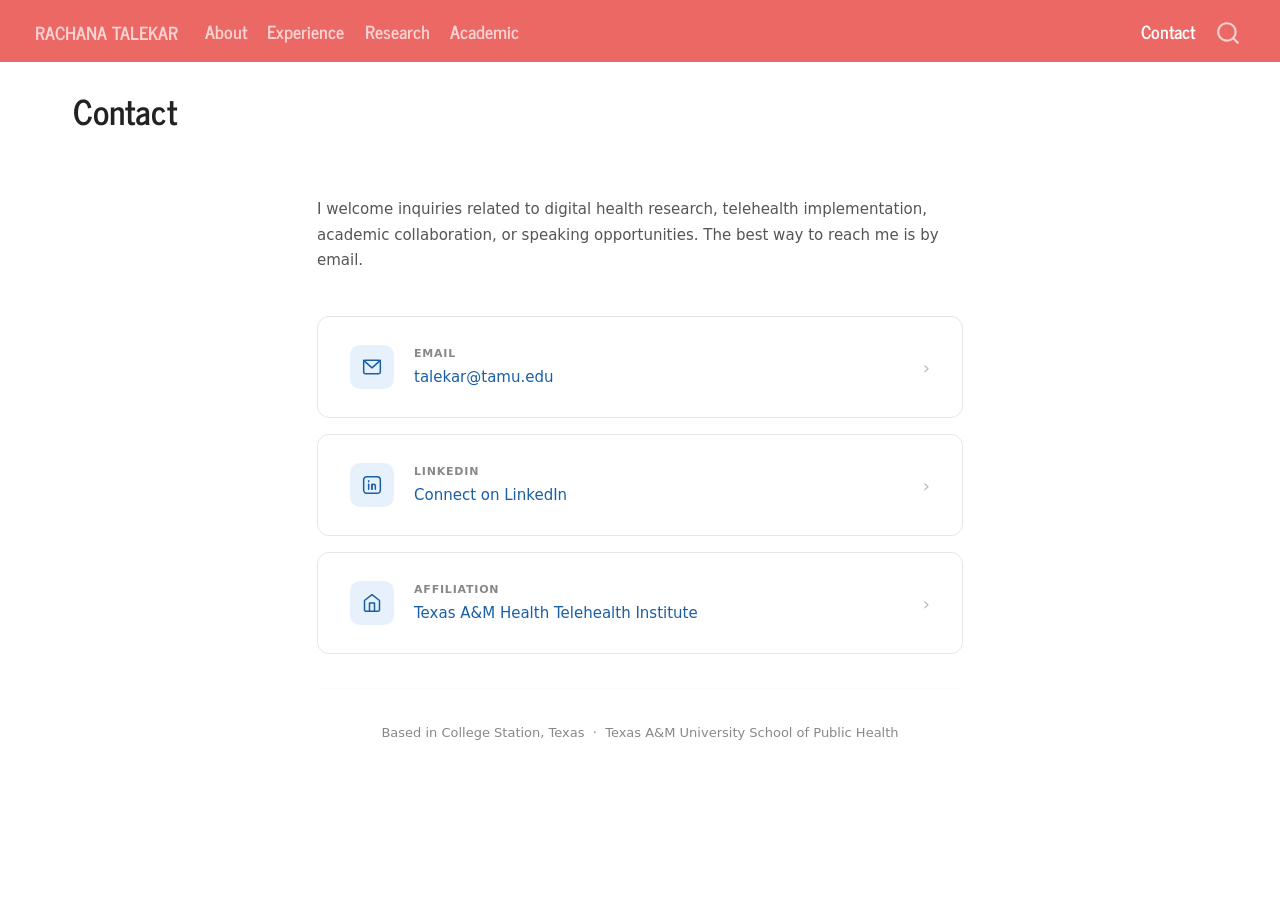
==== docs/contact.html @ 22ff89a3 "initial commit" ====
<!DOCTYPE html>
<html xmlns="http://www.w3.org/1999/xhtml" lang="en" xml:lang="en"><head>

<meta charset="utf-8">
<meta name="generator" content="quarto-1.8.25">

<meta name="viewport" content="width=device-width, initial-scale=1.0, user-scalable=yes">


<title>Contact – Rachana Talekar</title>
<style>
code{white-space: pre-wrap;}
span.smallcaps{font-variant: small-caps;}
div.columns{display: flex; gap: min(4vw, 1.5em);}
div.column{flex: auto; overflow-x: auto;}
div.hanging-indent{margin-left: 1.5em; text-indent: -1.5em;}
ul.task-list{list-style: none;}
ul.task-list li input[type="checkbox"] {
  width: 0.8em;
  margin: 0 0.8em 0.2em -1em; /* quarto-specific, see https://github.com/quarto-dev/quarto-cli/issues/4556 */ 
  vertical-align: middle;
}
</style>


<script src="site_libs/quarto-nav/quarto-nav.js"></script>
<script src="site_libs/quarto-nav/headroom.min.js"></script>
<script src="site_libs/clipboard/clipboard.min.js"></script>
<script src="site_libs/quarto-search/autocomplete.umd.js"></script>
<script src="site_libs/quarto-search/fuse.min.js"></script>
<script src="site_libs/quarto-search/quarto-search.js"></script>
<meta name="quarto:offset" content="./">
<script src="site_libs/quarto-html/quarto.js" type="module"></script>
<script src="site_libs/quarto-html/tabsets/tabsets.js" type="module"></script>
<script src="site_libs/quarto-html/axe/axe-check.js" type="module"></script>
<script src="site_libs/quarto-html/popper.min.js"></script>
<script src="site_libs/quarto-html/tippy.umd.min.js"></script>
<script src="site_libs/quarto-html/anchor.min.js"></script>
<link href="site_libs/quarto-html/tippy.css" rel="stylesheet">
<link href="site_libs/quarto-html/quarto-syntax-highlighting-7b89279ff1a6dce999919e0e67d4d9ec.css" rel="stylesheet" id="quarto-text-highlighting-styles">
<script src="site_libs/bootstrap/bootstrap.min.js"></script>
<link href="site_libs/bootstrap/bootstrap-icons.css" rel="stylesheet">
<link href="site_libs/bootstrap/bootstrap-df2bd1d07bf4883407515dbd16791c74.min.css" rel="stylesheet" append-hash="true" id="quarto-bootstrap" data-mode="light">
<script id="quarto-search-options" type="application/json">{
  "location": "navbar",
  "copy-button": false,
  "collapse-after": 3,
  "panel-placement": "end",
  "type": "overlay",
  "limit": 50,
  "keyboard-shortcut": [
    "f",
    "/",
    "s"
  ],
  "show-item-context": false,
  "language": {
    "search-no-results-text": "No results",
    "search-matching-documents-text": "matching documents",
    "search-copy-link-title": "Copy link to search",
    "search-hide-matches-text": "Hide additional matches",
    "search-more-match-text": "more match in this document",
    "search-more-matches-text": "more matches in this document",
    "search-clear-button-title": "Clear",
    "search-text-placeholder": "",
    "search-detached-cancel-button-title": "Cancel",
    "search-submit-button-title": "Submit",
    "search-label": "Search"
  }
}</script>


<link rel="stylesheet" href="styles.css">
</head>

<body class="nav-fixed quarto-light">

<div id="quarto-search-results"></div>
  <header id="quarto-header" class="headroom fixed-top">
    <nav class="navbar navbar-expand-lg " data-bs-theme="dark">
      <div class="navbar-container container-fluid">
      <div class="navbar-brand-container mx-auto">
    <a href="./index.html" class="navbar-brand navbar-brand-logo">
    </a>
    <a class="navbar-brand" href="./index.html">
    <span class="navbar-title">Rachana Talekar</span>
    </a>
  </div>
            <div id="quarto-search" class="" title="Search"></div>
          <button class="navbar-toggler" type="button" data-bs-toggle="collapse" data-bs-target="#navbarCollapse" aria-controls="navbarCollapse" role="menu" aria-expanded="false" aria-label="Toggle navigation" onclick="if (window.quartoToggleHeadroom) { window.quartoToggleHeadroom(); }">
  <span class="navbar-toggler-icon"></span>
</button>
          <div class="collapse navbar-collapse" id="navbarCollapse">
            <ul class="navbar-nav navbar-nav-scroll me-auto">
  <li class="nav-item">
    <a class="nav-link" href="./index.html"> 
<span class="menu-text">About</span></a>
  </li>  
  <li class="nav-item">
    <a class="nav-link" href="./exp.html"> 
<span class="menu-text">Experience</span></a>
  </li>  
  <li class="nav-item">
    <a class="nav-link" href="./research.html"> 
<span class="menu-text">Research</span></a>
  </li>  
  <li class="nav-item">
    <a class="nav-link" href="./teach.html"> 
<span class="menu-text">Academic</span></a>
  </li>  
</ul>
            <ul class="navbar-nav navbar-nav-scroll ms-auto">
  <li class="nav-item">
    <a class="nav-link active" href="./contact.html" aria-current="page"> 
<span class="menu-text">Contact</span></a>
  </li>  
</ul>
          </div> <!-- /navcollapse -->
            <div class="quarto-navbar-tools">
</div>
      </div> <!-- /container-fluid -->
    </nav>
</header>
<!-- content -->
<div id="quarto-content" class="quarto-container page-columns page-rows-contents page-layout-full page-navbar">
<!-- sidebar -->
<!-- margin-sidebar -->
    <div id="quarto-margin-sidebar" class="sidebar margin-sidebar zindex-bottom">
        
    </div>
<!-- main -->
<main class="content column-page" id="quarto-document-content">

<header id="title-block-header" class="quarto-title-block default">
<div class="quarto-title">
<h1 class="title">Contact</h1>
</div>



<div class="quarto-title-meta column-page">

    
  
    
  </div>
  


</header>


<style>
.contact-layout {
  max-width: 680px;
  margin: 0 auto;
  padding: 3rem 1rem;
}
.contact-intro {
  font-size: 15px;
  color: #555;
  line-height: 1.7;
  margin-bottom: 2.5rem;
}
.contact-card {
  border: 0.5px solid #e5e5e5;
  border-radius: 12px;
  padding: 28px 32px;
  background: #fff;
  margin-bottom: 16px;
  display: flex;
  align-items: center;
  gap: 20px;
  text-decoration: none;
  transition: border-color 0.15s;
}
.contact-card:hover {
  border-color: #85B7EB;
}
.contact-icon {
  width: 44px;
  height: 44px;
  border-radius: 10px;
  background: #E6F1FB;
  display: flex;
  align-items: center;
  justify-content: center;
  flex-shrink: 0;
}
.contact-icon svg {
  width: 20px;
  height: 20px;
}
.contact-info {
  flex: 1;
}
.contact-label {
  font-size: 11px;
  font-weight: 600;
  text-transform: uppercase;
  letter-spacing: 0.8px;
  color: #888;
  margin: 0 0 3px;
}
.contact-value {
  font-size: 15px;
  font-weight: 500;
  color: #185FA5;
  margin: 0;
}
.contact-arrow {
  font-size: 18px;
  color: #bbb;
}
.divider {
  border: none;
  border-top: 0.5px solid #f0f0f0;
  margin: 2rem 0;
}
.contact-note {
  font-size: 13px;
  color: #888;
  line-height: 1.6;
  text-align: center;
}
</style>

<div class="contact-layout">

  <p class="contact-intro">
    I welcome inquiries related to digital health research, telehealth implementation,
    academic collaboration, or speaking opportunities. The best way to reach me is by email.
  </p>

  <a class="contact-card" href="mailto:talekar@tamu.edu">
    <div class="contact-icon">
      <svg viewbox="0 0 24 24" fill="none" stroke="#185FA5" stroke-width="1.8" stroke-linecap="round" stroke-linejoin="round">
        <rect x="2" y="4" width="20" height="16" rx="2"></rect>
        <polyline points="2,4 12,13 22,4"></polyline>
      </svg>
    </div>
    <div class="contact-info">
      <p class="contact-label">Email</p>
      <p class="contact-value">talekar@tamu.edu</p>
    </div>
    <span class="contact-arrow">›</span>
  </a>

  <a class="contact-card" href="https://www.linkedin.com" target="_blank">
    <div class="contact-icon">
      <svg viewbox="0 0 24 24" fill="none" stroke="#185FA5" stroke-width="1.8" stroke-linecap="round" stroke-linejoin="round">
        <rect x="2" y="2" width="20" height="20" rx="4"></rect>
        <line x1="8" y1="11" x2="8" y2="17"></line>
        <line x1="8" y1="7" x2="8" y2="8"></line>
        <path d="M12 17v-4a2 2 0 0 1 4 0v4"></path>
        <line x1="12" y1="11" x2="12" y2="17"></line>
      </svg>
    </div>
    <div class="contact-info">
      <p class="contact-label">LinkedIn</p>
      <p class="contact-value">Connect on LinkedIn</p>
    </div>
    <span class="contact-arrow">›</span>
  </a>

  <a class="contact-card" href="https://telehealth.tamu.edu/index.html" target="_blank">
    <div class="contact-icon">
      <svg viewbox="0 0 24 24" fill="none" stroke="#185FA5" stroke-width="1.8" stroke-linecap="round" stroke-linejoin="round">
        <path d="M3 9l9-7 9 7v11a2 2 0 0 1-2 2H5a2 2 0 0 1-2-2z"></path>
        <polyline points="9,22 9,12 15,12 15,22"></polyline>
      </svg>
    </div>
    <div class="contact-info">
      <p class="contact-label">Affiliation</p>
      <p class="contact-value">Texas A&amp;M Health Telehealth Institute</p>
    </div>
    <span class="contact-arrow">›</span>
  </a>

  <hr class="divider">

  <p class="contact-note">
    Based in College Station, Texas &nbsp;·&nbsp; Texas A&amp;M University School of Public Health
  </p>

</div>



</main> <!-- /main -->
<script id="quarto-html-after-body" type="application/javascript">
  window.document.addEventListener("DOMContentLoaded", function (event) {
    const icon = "";
    const anchorJS = new window.AnchorJS();
    anchorJS.options = {
      placement: 'right',
      icon: icon
    };
    anchorJS.add('.anchored');
    const isCodeAnnotation = (el) => {
      for (const clz of el.classList) {
        if (clz.startsWith('code-annotation-')) {                     
          return true;
        }
      }
      return false;
    }
    const onCopySuccess = function(e) {
      // button target
      const button = e.trigger;
      // don't keep focus
      button.blur();
      // flash "checked"
      button.classList.add('code-copy-button-checked');
      var currentTitle = button.getAttribute("title");
      button.setAttribute("title", "Copied!");
      let tooltip;
      if (window.bootstrap) {
        button.setAttribute("data-bs-toggle", "tooltip");
        button.setAttribute("data-bs-placement", "left");
        button.setAttribute("data-bs-title", "Copied!");
        tooltip = new bootstrap.Tooltip(button, 
          { trigger: "manual", 
            customClass: "code-copy-button-tooltip",
            offset: [0, -8]});
        tooltip.show();    
      }
      setTimeout(function() {
        if (tooltip) {
          tooltip.hide();
          button.removeAttribute("data-bs-title");
          button.removeAttribute("data-bs-toggle");
          button.removeAttribute("data-bs-placement");
        }
        button.setAttribute("title", currentTitle);
        button.classList.remove('code-copy-button-checked');
      }, 1000);
      // clear code selection
      e.clearSelection();
    }
    const getTextToCopy = function(trigger) {
      const outerScaffold = trigger.parentElement.cloneNode(true);
      const codeEl = outerScaffold.querySelector('code');
      for (const childEl of codeEl.children) {
        if (isCodeAnnotation(childEl)) {
          childEl.remove();
        }
      }
      return codeEl.innerText;
    }
    const clipboard = new window.ClipboardJS('.code-copy-button:not([data-in-quarto-modal])', {
      text: getTextToCopy
    });
    clipboard.on('success', onCopySuccess);
    if (window.document.getElementById('quarto-embedded-source-code-modal')) {
      const clipboardModal = new window.ClipboardJS('.code-copy-button[data-in-quarto-modal]', {
        text: getTextToCopy,
        container: window.document.getElementById('quarto-embedded-source-code-modal')
      });
      clipboardModal.on('success', onCopySuccess);
    }
      var localhostRegex = new RegExp(/^(?:http|https):\/\/localhost\:?[0-9]*\//);
      var mailtoRegex = new RegExp(/^mailto:/);
        var filterRegex = new RegExp('/' + window.location.host + '/');
      var isInternal = (href) => {
          return filterRegex.test(href) || localhostRegex.test(href) || mailtoRegex.test(href);
      }
      // Inspect non-navigation links and adorn them if external
     var links = window.document.querySelectorAll('a[href]:not(.nav-link):not(.navbar-brand):not(.toc-action):not(.sidebar-link):not(.sidebar-item-toggle):not(.pagination-link):not(.no-external):not([aria-hidden]):not(.dropdown-item):not(.quarto-navigation-tool):not(.about-link)');
      for (var i=0; i<links.length; i++) {
        const link = links[i];
        if (!isInternal(link.href)) {
          // undo the damage that might have been done by quarto-nav.js in the case of
          // links that we want to consider external
          if (link.dataset.originalHref !== undefined) {
            link.href = link.dataset.originalHref;
          }
        }
      }
    function tippyHover(el, contentFn, onTriggerFn, onUntriggerFn) {
      const config = {
        allowHTML: true,
        maxWidth: 500,
        delay: 100,
        arrow: false,
        appendTo: function(el) {
            return el.parentElement;
        },
        interactive: true,
        interactiveBorder: 10,
        theme: 'quarto',
        placement: 'bottom-start',
      };
      if (contentFn) {
        config.content = contentFn;
      }
      if (onTriggerFn) {
        config.onTrigger = onTriggerFn;
      }
      if (onUntriggerFn) {
        config.onUntrigger = onUntriggerFn;
      }
      window.tippy(el, config); 
    }
    const noterefs = window.document.querySelectorAll('a[role="doc-noteref"]');
    for (var i=0; i<noterefs.length; i++) {
      const ref = noterefs[i];
      tippyHover(ref, function() {
        // use id or data attribute instead here
        let href = ref.getAttribute('data-footnote-href') || ref.getAttribute('href');
        try { href = new URL(href).hash; } catch {}
        const id = href.replace(/^#\/?/, "");
        const note = window.document.getElementById(id);
        if (note) {
          return note.innerHTML;
        } else {
          return "";
        }
      });
    }
    const xrefs = window.document.querySelectorAll('a.quarto-xref');
    const processXRef = (id, note) => {
      // Strip column container classes
      const stripColumnClz = (el) => {
        el.classList.remove("page-full", "page-columns");
        if (el.children) {
          for (const child of el.children) {
            stripColumnClz(child);
          }
        }
      }
      stripColumnClz(note)
      if (id === null || id.startsWith('sec-')) {
        // Special case sections, only their first couple elements
        const container = document.createElement("div");
        if (note.children && note.children.length > 2) {
          container.appendChild(note.children[0].cloneNode(true));
          for (let i = 1; i < note.children.length; i++) {
            const child = note.children[i];
            if (child.tagName === "P" && child.innerText === "") {
              continue;
            } else {
              container.appendChild(child.cloneNode(true));
              break;
            }
          }
          if (window.Quarto?.typesetMath) {
            window.Quarto.typesetMath(container);
          }
          return container.innerHTML
        } else {
          if (window.Quarto?.typesetMath) {
            window.Quarto.typesetMath(note);
          }
          return note.innerHTML;
        }
      } else {
        // Remove any anchor links if they are present
        const anchorLink = note.querySelector('a.anchorjs-link');
        if (anchorLink) {
          anchorLink.remove();
        }
        if (window.Quarto?.typesetMath) {
          window.Quarto.typesetMath(note);
        }
        if (note.classList.contains("callout")) {
          return note.outerHTML;
        } else {
          return note.innerHTML;
        }
      }
    }
    for (var i=0; i<xrefs.length; i++) {
      const xref = xrefs[i];
      tippyHover(xref, undefined, function(instance) {
        instance.disable();
        let url = xref.getAttribute('href');
        let hash = undefined; 
        if (url.startsWith('#')) {
          hash = url;
        } else {
          try { hash = new URL(url).hash; } catch {}
        }
        if (hash) {
          const id = hash.replace(/^#\/?/, "");
          const note = window.document.getElementById(id);
          if (note !== null) {
            try {
              const html = processXRef(id, note.cloneNode(true));
              instance.setContent(html);
            } finally {
              instance.enable();
              instance.show();
            }
          } else {
            // See if we can fetch this
            fetch(url.split('#')[0])
            .then(res => res.text())
            .then(html => {
              const parser = new DOMParser();
              const htmlDoc = parser.parseFromString(html, "text/html");
              const note = htmlDoc.getElementById(id);
              if (note !== null) {
                const html = processXRef(id, note);
                instance.setContent(html);
              } 
            }).finally(() => {
              instance.enable();
              instance.show();
            });
          }
        } else {
          // See if we can fetch a full url (with no hash to target)
          // This is a special case and we should probably do some content thinning / targeting
          fetch(url)
          .then(res => res.text())
          .then(html => {
            const parser = new DOMParser();
            const htmlDoc = parser.parseFromString(html, "text/html");
            const note = htmlDoc.querySelector('main.content');
            if (note !== null) {
              // This should only happen for chapter cross references
              // (since there is no id in the URL)
              // remove the first header
              if (note.children.length > 0 && note.children[0].tagName === "HEADER") {
                note.children[0].remove();
              }
              const html = processXRef(null, note);
              instance.setContent(html);
            } 
          }).finally(() => {
            instance.enable();
            instance.show();
          });
        }
      }, function(instance) {
      });
    }
        let selectedAnnoteEl;
        const selectorForAnnotation = ( cell, annotation) => {
          let cellAttr = 'data-code-cell="' + cell + '"';
          let lineAttr = 'data-code-annotation="' +  annotation + '"';
          const selector = 'span[' + cellAttr + '][' + lineAttr + ']';
          return selector;
        }
        const selectCodeLines = (annoteEl) => {
          const doc = window.document;
          const targetCell = annoteEl.getAttribute("data-target-cell");
          const targetAnnotation = annoteEl.getAttribute("data-target-annotation");
          const annoteSpan = window.document.querySelector(selectorForAnnotation(targetCell, targetAnnotation));
          const lines = annoteSpan.getAttribute("data-code-lines").split(",");
          const lineIds = lines.map((line) => {
            return targetCell + "-" + line;
          })
          let top = null;
          let height = null;
          let parent = null;
          if (lineIds.length > 0) {
              //compute the position of the single el (top and bottom and make a div)
              const el = window.document.getElementById(lineIds[0]);
              top = el.offsetTop;
              height = el.offsetHeight;
              parent = el.parentElement.parentElement;
            if (lineIds.length > 1) {
              const lastEl = window.document.getElementById(lineIds[lineIds.length - 1]);
              const bottom = lastEl.offsetTop + lastEl.offsetHeight;
              height = bottom - top;
            }
            if (top !== null && height !== null && parent !== null) {
              // cook up a div (if necessary) and position it 
              let div = window.document.getElementById("code-annotation-line-highlight");
              if (div === null) {
                div = window.document.createElement("div");
                div.setAttribute("id", "code-annotation-line-highlight");
                div.style.position = 'absolute';
                parent.appendChild(div);
              }
              div.style.top = top - 2 + "px";
              div.style.height = height + 4 + "px";
              div.style.left = 0;
              let gutterDiv = window.document.getElementById("code-annotation-line-highlight-gutter");
              if (gutterDiv === null) {
                gutterDiv = window.document.createElement("div");
                gutterDiv.setAttribute("id", "code-annotation-line-highlight-gutter");
                gutterDiv.style.position = 'absolute';
                const codeCell = window.document.getElementById(targetCell);
                const gutter = codeCell.querySelector('.code-annotation-gutter');
                gutter.appendChild(gutterDiv);
              }
              gutterDiv.style.top = top - 2 + "px";
              gutterDiv.style.height = height + 4 + "px";
            }
            selectedAnnoteEl = annoteEl;
          }
        };
        const unselectCodeLines = () => {
          const elementsIds = ["code-annotation-line-highlight", "code-annotation-line-highlight-gutter"];
          elementsIds.forEach((elId) => {
            const div = window.document.getElementById(elId);
            if (div) {
              div.remove();
            }
          });
          selectedAnnoteEl = undefined;
        };
          // Handle positioning of the toggle
      window.addEventListener(
        "resize",
        throttle(() => {
          elRect = undefined;
          if (selectedAnnoteEl) {
            selectCodeLines(selectedAnnoteEl);
          }
        }, 10)
      );
      function throttle(fn, ms) {
      let throttle = false;
      let timer;
        return (...args) => {
          if(!throttle) { // first call gets through
              fn.apply(this, args);
              throttle = true;
          } else { // all the others get throttled
              if(timer) clearTimeout(timer); // cancel #2
              timer = setTimeout(() => {
                fn.apply(this, args);
                timer = throttle = false;
              }, ms);
          }
        };
      }
        // Attach click handler to the DT
        const annoteDls = window.document.querySelectorAll('dt[data-target-cell]');
        for (const annoteDlNode of annoteDls) {
          annoteDlNode.addEventListener('click', (event) => {
            const clickedEl = event.target;
            if (clickedEl !== selectedAnnoteEl) {
              unselectCodeLines();
              const activeEl = window.document.querySelector('dt[data-target-cell].code-annotation-active');
              if (activeEl) {
                activeEl.classList.remove('code-annotation-active');
              }
              selectCodeLines(clickedEl);
              clickedEl.classList.add('code-annotation-active');
            } else {
              // Unselect the line
              unselectCodeLines();
              clickedEl.classList.remove('code-annotation-active');
            }
          });
        }
    const findCites = (el) => {
      const parentEl = el.parentElement;
      if (parentEl) {
        const cites = parentEl.dataset.cites;
        if (cites) {
          return {
            el,
            cites: cites.split(' ')
          };
        } else {
          return findCites(el.parentElement)
        }
      } else {
        return undefined;
      }
    };
    var bibliorefs = window.document.querySelectorAll('a[role="doc-biblioref"]');
    for (var i=0; i<bibliorefs.length; i++) {
      const ref = bibliorefs[i];
      const citeInfo = findCites(ref);
      if (citeInfo) {
        tippyHover(citeInfo.el, function() {
          var popup = window.document.createElement('div');
          citeInfo.cites.forEach(function(cite) {
            var citeDiv = window.document.createElement('div');
            citeDiv.classList.add('hanging-indent');
            citeDiv.classList.add('csl-entry');
            var biblioDiv = window.document.getElementById('ref-' + cite);
            if (biblioDiv) {
              citeDiv.innerHTML = biblioDiv.innerHTML;
            }
            popup.appendChild(citeDiv);
          });
          return popup.innerHTML;
        });
      }
    }
  });
  </script>
</div> <!-- /content -->




</body></html>
---- docs/site_libs/quarto-html/tippy.css ----
.tippy-box[data-animation=fade][data-state=hidden]{opacity:0}[data-tippy-root]{max-width:calc(100vw - 10px)}.tippy-box{position:relative;background-color:#333;color:#fff;border-radius:4px;font-size:14px;line-height:1.4;white-space:normal;outline:0;transition-property:transform,visibility,opacity}.tippy-box[data-placement^=top]>.tippy-arrow{bottom:0}.tippy-box[data-placement^=top]>.tippy-arrow:before{bottom:-7px;left:0;border-width:8px 8px 0;border-top-color:initial;transform-origin:center top}.tippy-box[data-placement^=bottom]>.tippy-arrow{top:0}.tippy-box[data-placement^=bottom]>.tippy-arrow:before{top:-7px;left:0;border-width:0 8px 8px;border-bottom-color:initial;transform-origin:center bottom}.tippy-box[data-placement^=left]>.tippy-arrow{right:0}.tippy-box[data-placement^=left]>.tippy-arrow:before{border-width:8px 0 8px 8px;border-left-color:initial;right:-7px;transform-origin:center left}.tippy-box[data-placement^=right]>.tippy-arrow{left:0}.tippy-box[data-placement^=right]>.tippy-arrow:before{left:-7px;border-width:8px 8px 8px 0;border-right-color:initial;transform-origin:center right}.tippy-box[data-inertia][data-state=visible]{transition-timing-function:cubic-bezier(.54,1.5,.38,1.11)}.tippy-arrow{width:16px;height:16px;color:#333}.tippy-arrow:before{content:"";position:absolute;border-color:transparent;border-style:solid}.tippy-content{position:relative;padding:5px 9px;z-index:1}
---- docs/site_libs/quarto-html/quarto-syntax-highlighting-7b89279ff1a6dce999919e0e67d4d9ec.css ----
/* quarto syntax highlight colors */
:root {
  --quarto-hl-ot-color: #003B4F;
  --quarto-hl-at-color: #657422;
  --quarto-hl-ss-color: #20794D;
  --quarto-hl-an-color: #5E5E5E;
  --quarto-hl-fu-color: #4758AB;
  --quarto-hl-st-color: #20794D;
  --quarto-hl-cf-color: #003B4F;
  --quarto-hl-op-color: #5E5E5E;
  --quarto-hl-er-color: #AD0000;
  --quarto-hl-bn-color: #AD0000;
  --quarto-hl-al-color: #AD0000;
  --quarto-hl-va-color: #111111;
  --quarto-hl-bu-color: inherit;
  --quarto-hl-ex-color: inherit;
  --quarto-hl-pp-color: #AD0000;
  --quarto-hl-in-color: #5E5E5E;
  --quarto-hl-vs-color: #20794D;
  --quarto-hl-wa-color: #5E5E5E;
  --quarto-hl-do-color: #5E5E5E;
  --quarto-hl-im-color: #00769E;
  --quarto-hl-ch-color: #20794D;
  --quarto-hl-dt-color: #AD0000;
  --quarto-hl-fl-color: #AD0000;
  --quarto-hl-co-color: #5E5E5E;
  --quarto-hl-cv-color: #5E5E5E;
  --quarto-hl-cn-color: #8f5902;
  --quarto-hl-sc-color: #5E5E5E;
  --quarto-hl-dv-color: #AD0000;
  --quarto-hl-kw-color: #003B4F;
}

/* other quarto variables */
:root {
  --quarto-font-monospace: SFMono-Regular, Menlo, Monaco, Consolas, "Liberation Mono", "Courier New", monospace;
}

/* syntax highlight based on Pandoc's rules */
pre > code.sourceCode > span {
  color: #003B4F;
}

code.sourceCode > span {
  color: #003B4F;
}

div.sourceCode,
div.sourceCode pre.sourceCode {
  color: #003B4F;
}

/* Normal */
code span {
  color: #003B4F;
}

/* Alert */
code span.al {
  color: #AD0000;
  font-style: inherit;
}

/* Annotation */
code span.an {
  color: #5E5E5E;
  font-style: inherit;
}

/* Attribute */
code span.at {
  color: #657422;
  font-style: inherit;
}

/* BaseN */
code span.bn {
  color: #AD0000;
  font-style: inherit;
}

/* BuiltIn */
code span.bu {
  font-style: inherit;
}

/* ControlFlow */
code span.cf {
  color: #003B4F;
  font-weight: bold;
  font-style: inherit;
}

/* Char */
code span.ch {
  color: #20794D;
  font-style: inherit;
}

/* Constant */
code span.cn {
  color: #8f5902;
  font-style: inherit;
}

/* Comment */
code span.co {
  color: #5E5E5E;
  font-style: inherit;
}

/* CommentVar */
code span.cv {
  color: #5E5E5E;
  font-style: italic;
}

/* Documentation */
code span.do {
  color: #5E5E5E;
  font-style: italic;
}

/* DataType */
code span.dt {
  color: #AD0000;
  font-style: inherit;
}

/* DecVal */
code span.dv {
  color: #AD0000;
  font-style: inherit;
}

/* Error */
code span.er {
  color: #AD0000;
  font-style: inherit;
}

/* Extension */
code span.ex {
  font-style: inherit;
}

/* Float */
code span.fl {
  color: #AD0000;
  font-style: inherit;
}

/* Function */
code span.fu {
  color: #4758AB;
  font-style: inherit;
}

/* Import */
code span.im {
  color: #00769E;
  font-style: inherit;
}

/* Information */
code span.in {
  color: #5E5E5E;
  font-style: inherit;
}

/* Keyword */
code span.kw {
  color: #003B4F;
  font-weight: bold;
  font-style: inherit;
}

/* Operator */
code span.op {
  color: #5E5E5E;
  font-style: inherit;
}

/* Other */
code span.ot {
  color: #003B4F;
  font-style: inherit;
}

/* Preprocessor */
code span.pp {
  color: #AD0000;
  font-style: inherit;
}

/* SpecialChar */
code span.sc {
  color: #5E5E5E;
  font-style: inherit;
}

/* SpecialString */
code span.ss {
  color: #20794D;
  font-style: inherit;
}

/* String */
code span.st {
  color: #20794D;
  font-style: inherit;
}

/* Variable */
code span.va {
  color: #111111;
  font-style: inherit;
}

/* VerbatimString */
code span.vs {
  color: #20794D;
  font-style: inherit;
}

/* Warning */
code span.wa {
  color: #5E5E5E;
  font-style: italic;
}

.prevent-inlining {
  content: "</";
}

/*# sourceMappingURL=3944bc705cfaf4c80e56f77c5205168a.css.map */
---- docs/styles.css ----
/* css styles */
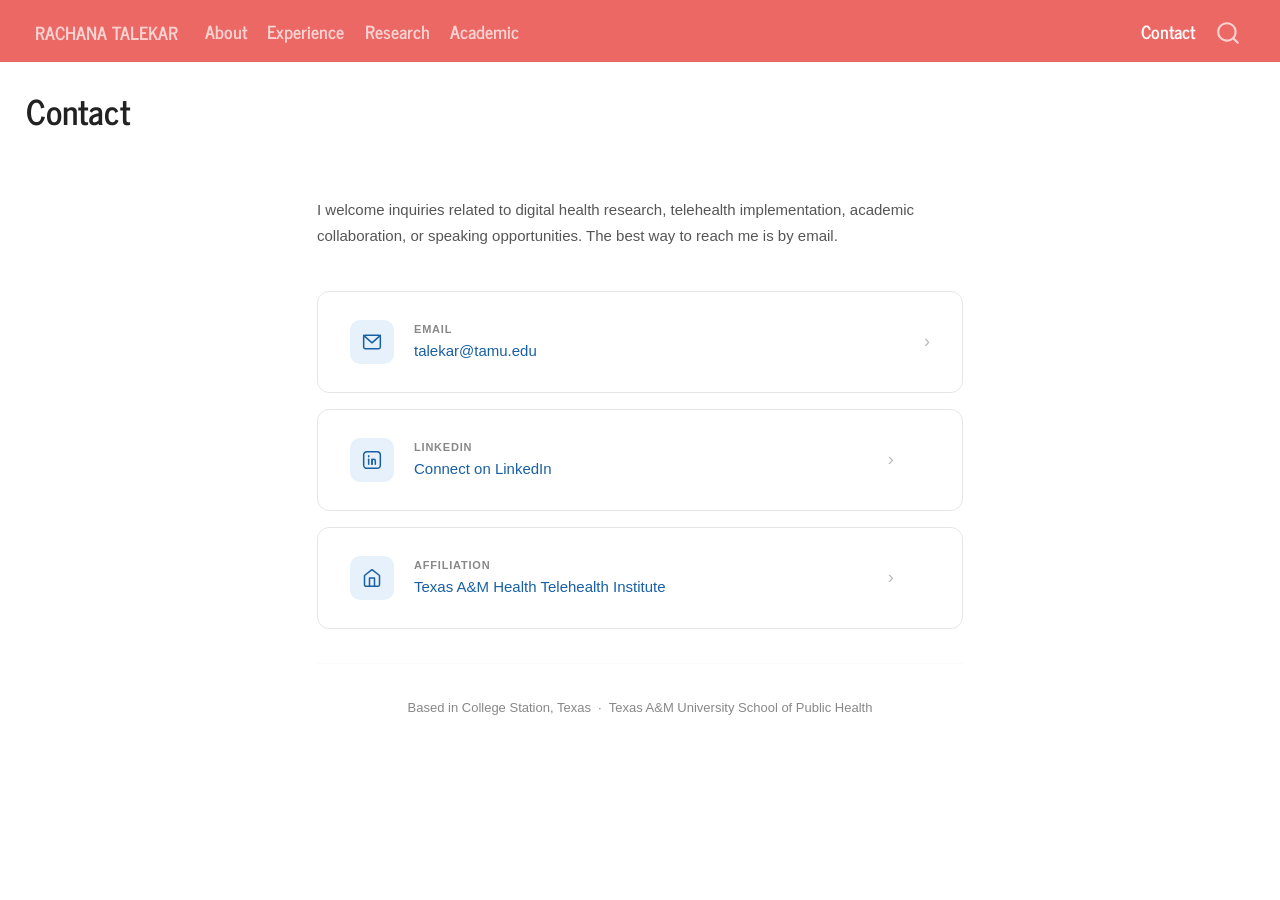
==== commit dda259f2: "updated mobile_v2" ====
--- a/docs/contact.html
+++ b/docs/contact.html
@@ -40,7 +40,7 @@
 <link href="site_libs/quarto-html/quarto-syntax-highlighting-7b89279ff1a6dce999919e0e67d4d9ec.css" rel="stylesheet" id="quarto-text-highlighting-styles">
 <script src="site_libs/bootstrap/bootstrap.min.js"></script>
 <link href="site_libs/bootstrap/bootstrap-icons.css" rel="stylesheet">
-<link href="site_libs/bootstrap/bootstrap-df2bd1d07bf4883407515dbd16791c74.min.css" rel="stylesheet" append-hash="true" id="quarto-bootstrap" data-mode="light">
+<link href="site_libs/bootstrap/bootstrap-c31dc2146ea9f19d6d24d8f2942b2730.min.css" rel="stylesheet" append-hash="true" id="quarto-bootstrap" data-mode="light">
 <script id="quarto-search-options" type="application/json">{
   "location": "navbar",
   "copy-button": false,
@@ -68,6 +68,7 @@
     "search-label": "Search"
   }
 }</script>
+<style>html{ scroll-behavior: smooth; }</style>
 
 
 <link rel="stylesheet" href="styles.css">
@@ -375,6 +376,13 @@
           if (link.dataset.originalHref !== undefined) {
             link.href = link.dataset.originalHref;
           }
+            // target, if specified
+            link.setAttribute("target", "_blank");
+            if (link.getAttribute("rel") === null) {
+              link.setAttribute("rel", "noopener");
+            }
+            // default icon
+            link.classList.add("external");
         }
       }
     function tippyHover(el, contentFn, onTriggerFn, onUntriggerFn) {
@@ -693,4 +701,5 @@
 
 
 
+<script src="site_libs/quarto-html/zenscroll-min.js"></script>
 </body></html>
